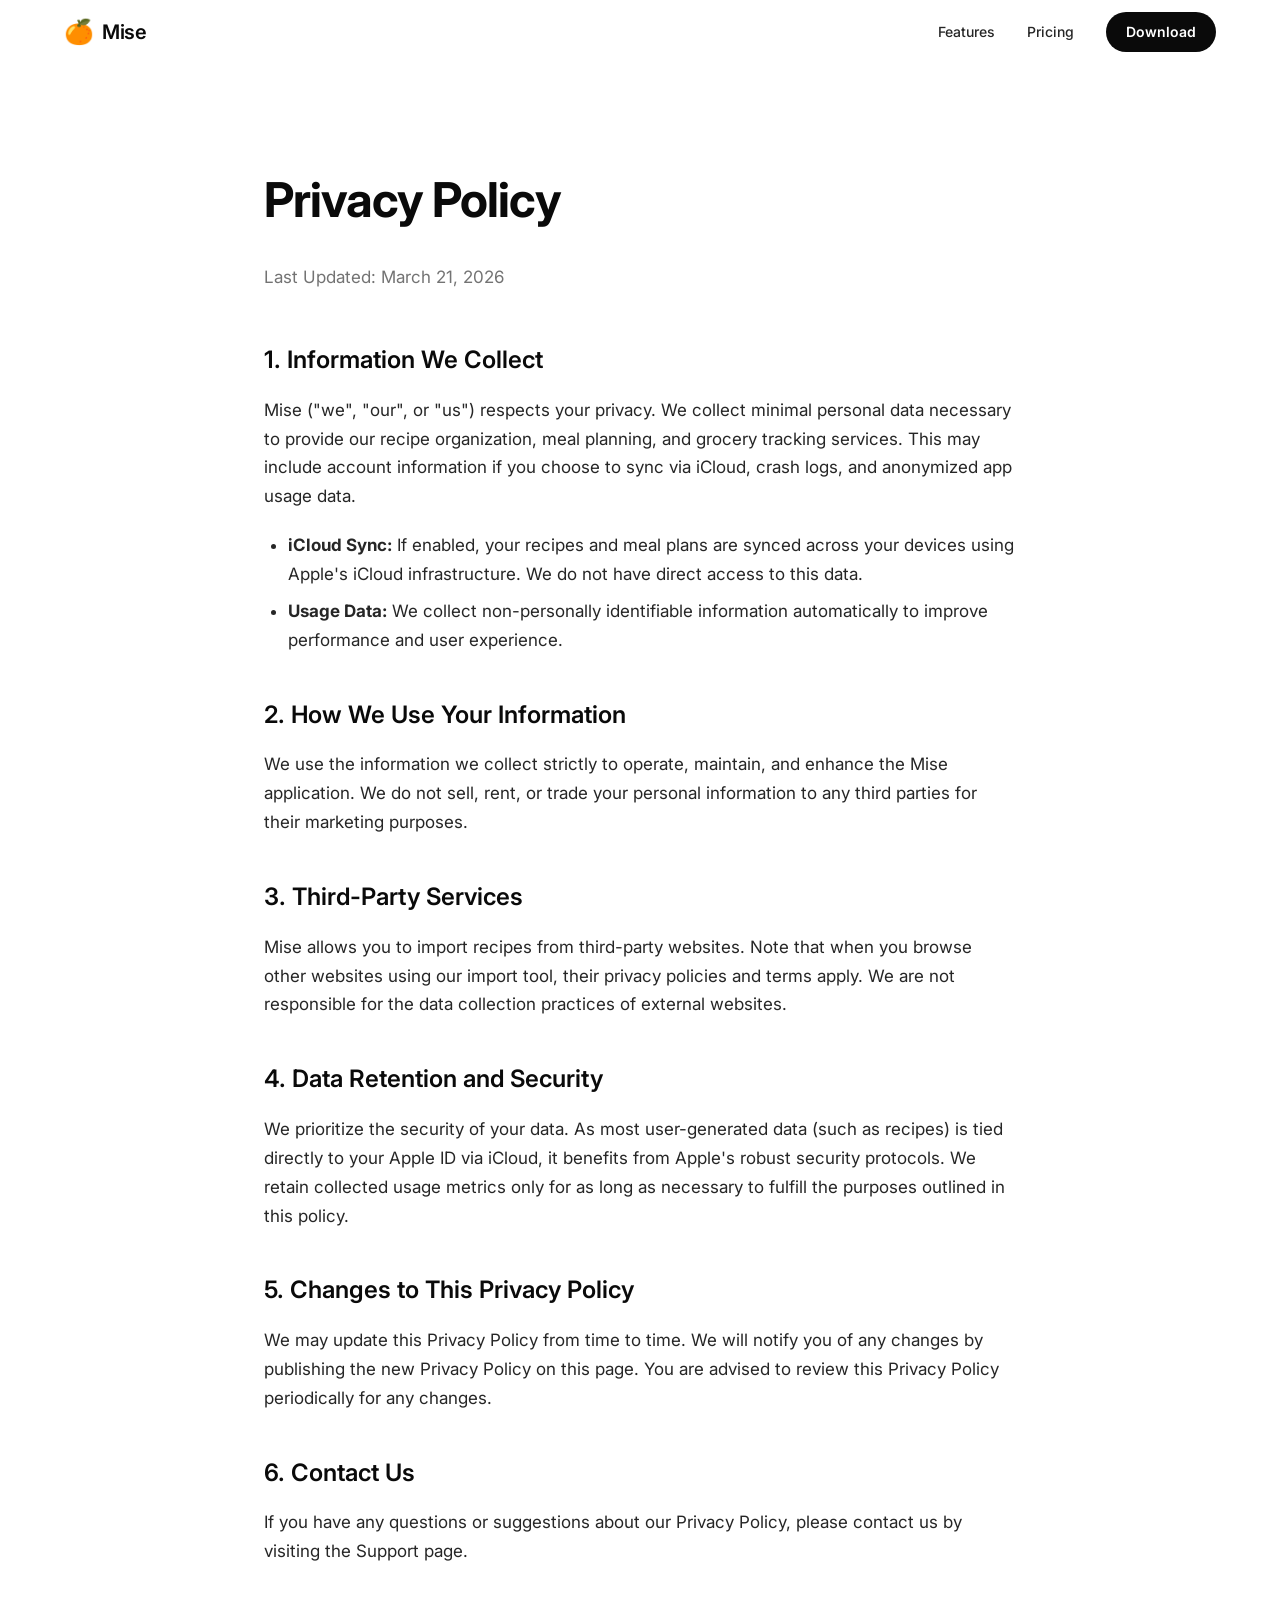
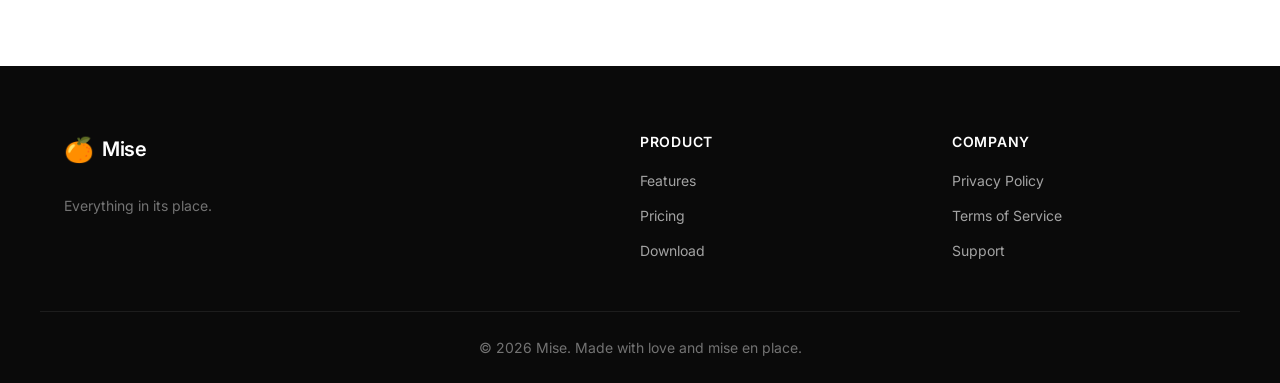
==== privacy.html @ c3a30ace "Add legal and support pages (privacy, terms, support)" ====
<!DOCTYPE html>
<html lang="en">
<head>
  <meta charset="UTF-8">
  <meta name="viewport" content="width=device-width, initial-scale=1.0">
  <title>Privacy Policy — Mise</title>
  <meta name="theme-color" content="#F29C11">
  <link rel="preconnect" href="https://fonts.googleapis.com">
  <link rel="preconnect" href="https://fonts.gstatic.com" crossorigin>
  <link href="https://fonts.googleapis.com/css2?family=Inter:wght@400;500;600;700&display=swap" rel="stylesheet">
  <link rel="stylesheet" href="style.css">
  <style>
    .legal-content {
      padding: 160px 24px 80px;
      max-width: 800px;
      margin: 0 auto;
      min-height: 60vh;
    }
    .legal-content h1 {
      font-size: clamp(32px, 4vw, 48px);
      font-weight: 700;
      margin-bottom: 24px;
      letter-spacing: -0.02em;
      color: var(--gray-950);
    }
    .legal-content .meta {
      color: var(--gray-500);
      margin-bottom: 48px;
    }
    .legal-content h2 {
      font-size: 24px;
      font-weight: 600;
      margin: 40px 0 16px;
      color: var(--gray-950);
    }
    .legal-content p, .legal-content ul {
      color: var(--gray-800);
      font-size: 17px;
      line-height: 1.7;
      margin-bottom: 20px;
    }
    .legal-content ul {
      padding-left: 24px;
    }
    .legal-content li {
      margin-bottom: 8px;
    }
  </style>
</head>
<body>

  <!-- Navigation -->
  <nav class="nav" id="nav">
    <div class="nav-inner container">
      <a href="index.html" class="nav-logo">
        <span class="nav-logo-icon">🍊</span>
        <span class="nav-logo-text">Mise</span>
      </a>
      <div class="nav-links">
        <a href="index.html#features">Features</a>
        <a href="index.html#pricing">Pricing</a>
        <a href="index.html#download" class="nav-cta">Download</a>
      </div>
    </div>
  </nav>

  <!-- Content -->
  <main class="legal-content">
    <h1>Privacy Policy</h1>
    <p class="meta">Last Updated: March 21, 2026</p>

    <h2>1. Information We Collect</h2>
    <p>Mise ("we", "our", or "us") respects your privacy. We collect minimal personal data necessary to provide our recipe organization, meal planning, and grocery tracking services. This may include account information if you choose to sync via iCloud, crash logs, and anonymized app usage data.</p>
    <ul>
      <li><strong>iCloud Sync:</strong> If enabled, your recipes and meal plans are synced across your devices using Apple's iCloud infrastructure. We do not have direct access to this data.</li>
      <li><strong>Usage Data:</strong> We collect non-personally identifiable information automatically to improve performance and user experience.</li>
    </ul>

    <h2>2. How We Use Your Information</h2>
    <p>We use the information we collect strictly to operate, maintain, and enhance the Mise application. We do not sell, rent, or trade your personal information to any third parties for their marketing purposes.</p>

    <h2>3. Third-Party Services</h2>
    <p>Mise allows you to import recipes from third-party websites. Note that when you browse other websites using our import tool, their privacy policies and terms apply. We are not responsible for the data collection practices of external websites.</p>

    <h2>4. Data Retention and Security</h2>
    <p>We prioritize the security of your data. As most user-generated data (such as recipes) is tied directly to your Apple ID via iCloud, it benefits from Apple's robust security protocols. We retain collected usage metrics only for as long as necessary to fulfill the purposes outlined in this policy.</p>

    <h2>5. Changes to This Privacy Policy</h2>
    <p>We may update this Privacy Policy from time to time. We will notify you of any changes by publishing the new Privacy Policy on this page. You are advised to review this Privacy Policy periodically for any changes.</p>

    <h2>6. Contact Us</h2>
    <p>If you have any questions or suggestions about our Privacy Policy, please contact us by visiting the Support page.</p>
  </main>

  <!-- Footer -->
  <footer class="footer">
    <div class="container footer-inner">
      <div class="footer-col footer-brand">
        <div class="footer-logo">
          <span class="nav-logo-icon">🍊</span>
          <span class="footer-logo-text">Mise</span>
        </div>
        <p class="footer-tagline">Everything in its place.</p>
      </div>
      <div class="footer-col">
        <h4 class="footer-heading">Product</h4>
        <a href="index.html#features">Features</a>
        <a href="index.html#pricing">Pricing</a>
        <a href="index.html#download">Download</a>
      </div>
      <div class="footer-col">
        <h4 class="footer-heading">Company</h4>
        <a href="privacy.html">Privacy Policy</a>
        <a href="terms.html">Terms of Service</a>
        <a href="support.html">Support</a>
      </div>
    </div>
    <div class="container footer-bottom">
      <p>&copy; 2026 Mise. Made with love and mise en place.</p>
    </div>
  </footer>

  <script src="script.js"></script>
</body>
</html>
---- style.css ----
/* ============================================
   Mise Landing Page
   Design spec v1.0 — VP of Design
   ============================================ */

*, *::before, *::after {
  margin: 0;
  padding: 0;
  box-sizing: border-box;
}

:root {
  /* Colors */
  --orange-500: #F29C11;
  --orange-600: #D4870E;
  --orange-400: #F5B041;
  --orange-100: #FEF5E7;
  --white: #FFFFFF;
  --gray-50: #FAFAFA;
  --gray-100: #F5F5F5;
  --gray-200: #E5E5E5;
  --gray-400: #A3A3A3;
  --gray-500: #737373;
  --gray-800: #262626;
  --gray-950: #0A0A0A;

  /* Shadows */
  --shadow-card: 0 1px 3px rgba(0,0,0,0.04), 0 4px 12px rgba(0,0,0,0.06);
  --shadow-elevated: 0 4px 6px rgba(0,0,0,0.04), 0 12px 32px rgba(0,0,0,0.08);
  --shadow-hero: 0 24px 80px rgba(0,0,0,0.12), 0 8px 24px rgba(0,0,0,0.06);

  /* Glass */
  --glass-bg: rgba(255, 255, 255, 0.72);
  --glass-border: 1px solid rgba(255, 255, 255, 0.5);

  /* Layout */
  --max-width: 1200px;
  --nav-height: 64px;

  /* Animation */
  --ease-out: cubic-bezier(0.16, 1, 0.3, 1);
  --ease-spring: cubic-bezier(0.34, 1.56, 0.64, 1);
}

html {
  scroll-behavior: smooth;
  -webkit-font-smoothing: antialiased;
  -moz-osx-font-smoothing: grayscale;
}

body {
  font-family: 'Inter', -apple-system, BlinkMacSystemFont, 'Segoe UI', system-ui, sans-serif;
  font-size: 17px;
  line-height: 1.65;
  color: var(--gray-800);
  background: var(--white);
  overflow-x: hidden;
}

.container {
  max-width: var(--max-width);
  margin: 0 auto;
  padding: 0 24px;
}

/* --- Navigation --- */
.nav {
  position: fixed;
  top: 0;
  left: 0;
  right: 0;
  z-index: 100;
  height: var(--nav-height);
  background: transparent;
  transition: background 0.3s ease, box-shadow 0.3s ease, backdrop-filter 0.3s ease;
}

.nav.scrolled {
  background: var(--glass-bg);
  backdrop-filter: blur(20px) saturate(1.8);
  -webkit-backdrop-filter: blur(20px) saturate(1.8);
  box-shadow: 0 1px 8px rgba(0,0,0,0.06);
}

.nav-inner {
  display: flex;
  align-items: center;
  justify-content: space-between;
  height: 100%;
}

.nav-logo {
  display: flex;
  align-items: center;
  gap: 8px;
  text-decoration: none;
  color: var(--gray-950);
}

.nav-logo-icon { font-size: 24px; }

.nav-logo-text {
  font-size: 20px;
  font-weight: 600;
  letter-spacing: -0.02em;
}

.nav-links {
  display: flex;
  align-items: center;
  gap: 32px;
}

.nav-links a {
  text-decoration: none;
  color: var(--gray-800);
  font-size: 14px;
  font-weight: 500;
  transition: color 0.2s ease;
}

.nav-links a:hover { color: var(--orange-500); }

.nav-cta {
  background: var(--gray-950) !important;
  color: var(--white) !important;
  padding: 8px 20px;
  border-radius: 100px;
  font-weight: 600 !important;
  transition: opacity 0.2s ease !important;
}

.nav-cta:hover { opacity: 0.85; }

/* --- Buttons --- */
.btn {
  display: inline-flex;
  align-items: center;
  gap: 10px;
  text-decoration: none;
  font-weight: 600;
  font-size: 16px;
  border-radius: 12px;
  padding: 14px 28px;
  transition: all 0.25s var(--ease-out);
  cursor: pointer;
  border: none;
}

.btn-primary {
  background: var(--orange-500);
  color: var(--white);
  box-shadow: 0 4px 24px rgba(242, 156, 17, 0.25);
}

.btn-primary:hover {
  background: var(--orange-600);
  transform: translateY(-1px);
  box-shadow: 0 6px 32px rgba(242, 156, 17, 0.35);
}

.btn-text {
  background: transparent;
  color: var(--orange-500);
  font-weight: 500;
  padding: 14px 8px;
}

.btn-text:hover { color: var(--orange-600); }

.btn-text .arrow-down {
  display: inline-block;
  transition: transform 0.2s ease;
}

.btn-text:hover .arrow-down { transform: translateY(2px); }

.btn-outline {
  background: transparent;
  color: var(--gray-800);
  border: 1.5px solid var(--gray-200);
}

.btn-outline:hover {
  border-color: var(--gray-800);
  transform: translateY(-1px);
}

.btn-large {
  padding: 18px 36px;
  font-size: 18px;
}

.apple-icon {
  width: 20px;
  height: 20px;
  flex-shrink: 0;
}

.btn-large .apple-icon {
  width: 22px;
  height: 22px;
}

/* --- Pill Badge --- */
.pill {
  display: inline-block;
  background: var(--orange-100);
  color: var(--orange-500);
  font-size: 14px;
  font-weight: 500;
  padding: 6px 16px;
  border-radius: 100px;
  letter-spacing: 0.01em;
  margin-bottom: 24px;
}

/* --- Chip --- */
.chip {
  display: inline-block;
  background: var(--orange-100);
  color: var(--orange-500);
  font-size: 14px;
  font-weight: 600;
  padding: 4px 14px;
  border-radius: 100px;
  margin-bottom: 16px;
  letter-spacing: 0.01em;
}

.chip--light {
  background: rgba(242, 156, 17, 0.15);
  color: var(--orange-400);
}

/* --- Hero --- */
.hero {
  padding: calc(var(--nav-height) + 96px) 0 80px;
  background: linear-gradient(180deg, var(--orange-100) 0%, var(--white) 60%);
  text-align: center;
  overflow: hidden;
}

.hero-inner {
  display: flex;
  flex-direction: column;
  align-items: center;
}

.hero-title {
  font-size: clamp(36px, 5.5vw, 72px);
  font-weight: 700;
  line-height: 1.05;
  letter-spacing: -0.03em;
  color: var(--gray-950);
  margin-bottom: 24px;
}

.hero-subtitle {
  font-size: 20px;
  line-height: 1.6;
  color: var(--gray-500);
  max-width: 520px;
  margin-bottom: 40px;
}

.hero-ctas {
  display: flex;
  gap: 16px;
  align-items: center;
  margin-bottom: 72px;
}

/* Phone mockups */
.phone-frame {
  width: 280px;
  height: 580px;
  background: var(--gray-950);
  border-radius: 40px;
  padding: 12px;
  box-shadow: var(--shadow-hero);
  position: relative;
  flex-shrink: 0;
}

.phone-frame--hero {
  width: 300px;
  height: 620px;
  transform: rotate(-2deg);
}

.phone-frame--small {
  width: 220px;
  height: 460px;
}

.phone-screen {
  width: 100%;
  height: 100%;
  background: linear-gradient(160deg, #F8F8F8 0%, #EEEEEE 100%);
  border-radius: 30px;
  overflow: hidden;
  display: flex;
  align-items: center;
  justify-content: center;
}

.phone-screen--dark {
  background: linear-gradient(160deg, #1C1C1E 0%, #0A0A0A 100%);
}

.phone-screen--dark .phone-placeholder {
  color: rgba(255,255,255,0.4);
}

.phone-placeholder {
  display: flex;
  flex-direction: column;
  align-items: center;
  gap: 12px;
  color: var(--gray-400);
}

.phone-placeholder-icon { font-size: 48px; }

.phone-placeholder-text {
  font-size: 14px;
  font-weight: 500;
}

/* Tablet mockup */
.tablet-frame {
  width: 500px;
  height: 370px;
  background: var(--gray-950);
  border-radius: 24px;
  padding: 12px;
  box-shadow: var(--shadow-elevated);
}

.tablet-screen {
  width: 100%;
  height: 100%;
  background: linear-gradient(160deg, #F8F8F8 0%, #EEEEEE 100%);
  border-radius: 14px;
  overflow: hidden;
  display: flex;
  align-items: center;
  justify-content: center;
}

.tablet-screen .phone-placeholder-icon { font-size: 36px; }
.tablet-screen .phone-placeholder-text { font-size: 13px; }

.hero-device {
  position: relative;
}

/* Floating animation for hero phone */
@media (prefers-reduced-motion: no-preference) {
  .phone-frame--hero {
    animation: float 6s ease-in-out infinite;
  }

  @keyframes float {
    0%, 100% { transform: rotate(-2deg) translateY(0); }
    50% { transform: rotate(-2deg) translateY(-6px); }
  }
}

/* --- Section Headers --- */
.section-header {
  text-align: center;
  margin-bottom: 80px;
}

.section-title {
  font-size: clamp(28px, 3.5vw, 48px);
  font-weight: 700;
  line-height: 1.1;
  letter-spacing: -0.025em;
  color: var(--gray-950);
  margin-bottom: 16px;
}

.section-subtitle {
  font-size: 20px;
  line-height: 1.6;
  color: var(--gray-500);
  max-width: 560px;
  margin: 0 auto;
}

/* --- Features --- */
.features {
  padding: 128px 0;
}

.feature-row {
  display: grid;
  grid-template-columns: 55% 45%;
  gap: 64px;
  align-items: center;
  margin-bottom: 96px;
  padding: 0;
}

.feature-row:last-child { margin-bottom: 0; }

/* Alternate layout: mockup left */
.feature-row:nth-child(odd) .feature-mockup { order: 0; }
.feature-row:nth-child(odd) .feature-text { order: 1; }
.feature-row:nth-child(even) .feature-text { order: 0; }
.feature-row:nth-child(even) .feature-mockup { order: 1; }

/* Dark feature row (Cooking Mode) */
.feature-row--dark {
  background: var(--gray-950);
  border-radius: 24px;
  padding: 64px;
  color: var(--white);
  margin-left: -24px;
  margin-right: -24px;
}

.feature-row--dark .feature-title { color: var(--white); }
.feature-row--dark .feature-desc { color: var(--gray-400); }

.feature-mockup {
  display: flex;
  justify-content: center;
  align-items: center;
}

.feature-text .feature-title {
  font-size: clamp(24px, 2.5vw, 32px);
  font-weight: 600;
  line-height: 1.2;
  letter-spacing: -0.02em;
  color: var(--gray-950);
  margin-bottom: 16px;
}

.feature-desc {
  font-size: 17px;
  line-height: 1.65;
  color: var(--gray-500);
  margin-bottom: 24px;
}

.feature-details {
  list-style: none;
  display: flex;
  flex-direction: column;
  gap: 10px;
}

.feature-details li {
  font-size: 15px;
  color: var(--gray-500);
  padding-left: 24px;
  position: relative;
}

.feature-details li::before {
  content: '';
  position: absolute;
  left: 0;
  top: 7px;
  width: 8px;
  height: 8px;
  background: var(--orange-500);
  border-radius: 50%;
}

.feature-details--light li { color: var(--gray-400); }

/* --- Devices Section --- */
.devices {
  padding: 128px 0;
  background: var(--gray-50);
  text-align: center;
}

.devices-inner {
  display: flex;
  flex-direction: column;
  align-items: center;
}

.devices-composition {
  position: relative;
  margin-bottom: 64px;
  height: 400px;
  width: 100%;
  max-width: 700px;
  display: flex;
  justify-content: center;
  align-items: center;
}

.device-ipad {
  position: relative;
  z-index: 1;
}

.device-iphone {
  position: absolute;
  right: 40px;
  bottom: -20px;
  z-index: 2;
}

/* --- Pricing --- */
.pricing {
  padding: 128px 0;
  background: var(--white);
}

.pricing-grid {
  display: grid;
  grid-template-columns: 1fr 1fr;
  gap: 24px;
  max-width: 880px;
  margin: 0 auto;
}

.pricing-card {
  border: 1px solid var(--gray-200);
  border-radius: 20px;
  padding: 40px 32px;
  display: flex;
  flex-direction: column;
}

.pricing-card--pro {
  border: 2px solid var(--orange-500);
  box-shadow: 0 0 0 4px rgba(242, 156, 17, 0.1);
  transform: translateY(-4px);
}

.pricing-name {
  font-size: 20px;
  font-weight: 600;
  color: var(--gray-800);
  margin-bottom: 8px;
}

.pricing-name--pro { color: var(--orange-500); }

.pricing-price {
  font-size: 28px;
  font-weight: 700;
  color: var(--gray-950);
  margin-bottom: 28px;
  letter-spacing: -0.02em;
}

.pricing-features {
  list-style: none;
  flex: 1;
  margin-bottom: 32px;
  display: flex;
  flex-direction: column;
  gap: 12px;
}

.pricing-features li {
  font-size: 15px;
  color: var(--gray-500);
  padding-left: 24px;
  position: relative;
}

.pricing-features li::before {
  content: '✓';
  position: absolute;
  left: 0;
  color: var(--orange-500);
  font-weight: 600;
}

.pricing-features li strong { color: var(--gray-800); }

.pricing-card .btn { width: 100%; justify-content: center; }

/* --- Final CTA --- */
.final-cta {
  position: relative;
  padding: 160px 0;
  background: linear-gradient(180deg, var(--white) 0%, var(--orange-100) 40%, #FDEBD0 100%);
  text-align: center;
  overflow: hidden;
}

.final-cta-inner { position: relative; z-index: 1; }

.final-cta-icon {
  font-size: 80px;
  margin-bottom: 32px;
  filter: drop-shadow(0 4px 12px rgba(0,0,0,0.08));
}

.final-cta-title {
  font-size: clamp(36px, 4vw, 56px);
  font-weight: 700;
  letter-spacing: -0.03em;
  color: var(--gray-950);
  margin-bottom: 16px;
  line-height: 1.1;
}

.final-cta-subtitle {
  font-size: 20px;
  line-height: 1.6;
  color: var(--gray-500);
  margin-bottom: 40px;
  max-width: 480px;
  margin-left: auto;
  margin-right: auto;
}

.final-cta-glow {
  position: absolute;
  width: 800px;
  height: 400px;
  background: radial-gradient(ellipse, rgba(242,156,17,0.12) 0%, transparent 70%);
  bottom: -100px;
  left: 50%;
  transform: translateX(-50%);
  pointer-events: none;
}

/* --- Footer --- */
.footer {
  background: var(--gray-950);
  color: var(--gray-400);
  padding: 64px 0 0;
}

.footer-inner {
  display: grid;
  grid-template-columns: 2fr 1fr 1fr;
  gap: 48px;
  padding-bottom: 48px;
}

.footer-logo {
  display: flex;
  align-items: center;
  gap: 8px;
  margin-bottom: 12px;
}

.footer-logo-text {
  font-size: 20px;
  font-weight: 600;
  color: var(--white);
  letter-spacing: -0.02em;
}

.footer-tagline {
  font-size: 14px;
  color: var(--gray-500);
}

.footer-col {
  display: flex;
  flex-direction: column;
  gap: 12px;
}

.footer-heading {
  font-size: 14px;
  font-weight: 600;
  color: var(--white);
  margin-bottom: 4px;
  text-transform: uppercase;
  letter-spacing: 0.05em;
}

.footer-col a {
  font-size: 14px;
  color: var(--gray-400);
  text-decoration: none;
  transition: color 0.2s ease;
}

.footer-col a:hover { color: var(--white); }

.footer-bottom {
  border-top: 1px solid rgba(255,255,255,0.08);
  padding: 24px 0;
  text-align: center;
}

.footer-bottom p {
  font-size: 14px;
  color: var(--gray-500);
}

/* --- Animations --- */
.anim-fade-up {
  opacity: 0;
  transform: translateY(20px);
  transition: opacity 0.6s var(--ease-out), transform 0.6s var(--ease-out);
}

.anim-fade-up.visible {
  opacity: 1;
  transform: translateY(0);
}

/* --- Responsive --- */
@media (max-width: 1024px) {
  .feature-row { gap: 48px; margin-bottom: 64px; }
}

@media (max-width: 768px) {
  .features { padding: 80px 0; }
  .devices, .pricing { padding: 80px 0; }
  .final-cta { padding: 100px 0; }

  .feature-row {
    grid-template-columns: 1fr;
    gap: 32px;
    text-align: center;
  }

  .feature-row .feature-mockup { order: -1 !important; }
  .feature-row .feature-text { order: 1 !important; }

  .feature-row--dark {
    margin-left: -12px;
    margin-right: -12px;
    padding: 40px 24px;
  }

  .feature-details { align-items: center; }
  .feature-details li { text-align: left; }

  .phone-frame {
    width: 220px;
    height: 460px;
  }

  .phone-frame--hero {
    width: 260px;
    height: 540px;
  }

  .pricing-grid {
    grid-template-columns: 1fr;
    max-width: 440px;
  }

  .pricing-card--pro { transform: none; }

  .footer-inner {
    grid-template-columns: 1fr;
    gap: 32px;
    text-align: center;
  }

  .footer-col { align-items: center; }

  .devices-composition { height: 300px; }
  .tablet-frame { width: 360px; height: 270px; }
  .device-iphone { right: 10px; bottom: -10px; }
  .phone-frame--small { width: 180px; height: 380px; }

  .nav-links a:not(.nav-cta) { display: none; }

  .section-header { margin-bottom: 48px; }
}

@media (max-width: 480px) {
  .hero { padding: calc(var(--nav-height) + 48px) 0 48px; }
  .hero-ctas { flex-direction: column; width: 100%; align-items: center; }
  .hero-ctas .btn { width: 100%; max-width: 320px; justify-content: center; }
  .hero-ctas .btn-text { width: auto; }
  .hero-subtitle { font-size: 17px; }

  .features, .devices, .pricing { padding: 64px 0; }
  .final-cta { padding: 80px 0; }

  .phone-frame--hero {
    width: 220px;
    height: 460px;
  }

  .devices-composition { height: 240px; }
  .tablet-frame { width: 280px; height: 210px; }
  .phone-frame--small { width: 140px; height: 300px; }
}

/* Reduced motion */
@media (prefers-reduced-motion: reduce) {
  .phone-frame--hero { animation: none; transform: rotate(-2deg); }
  .anim-fade-up { transition-duration: 0.3s; transform: none; }
}
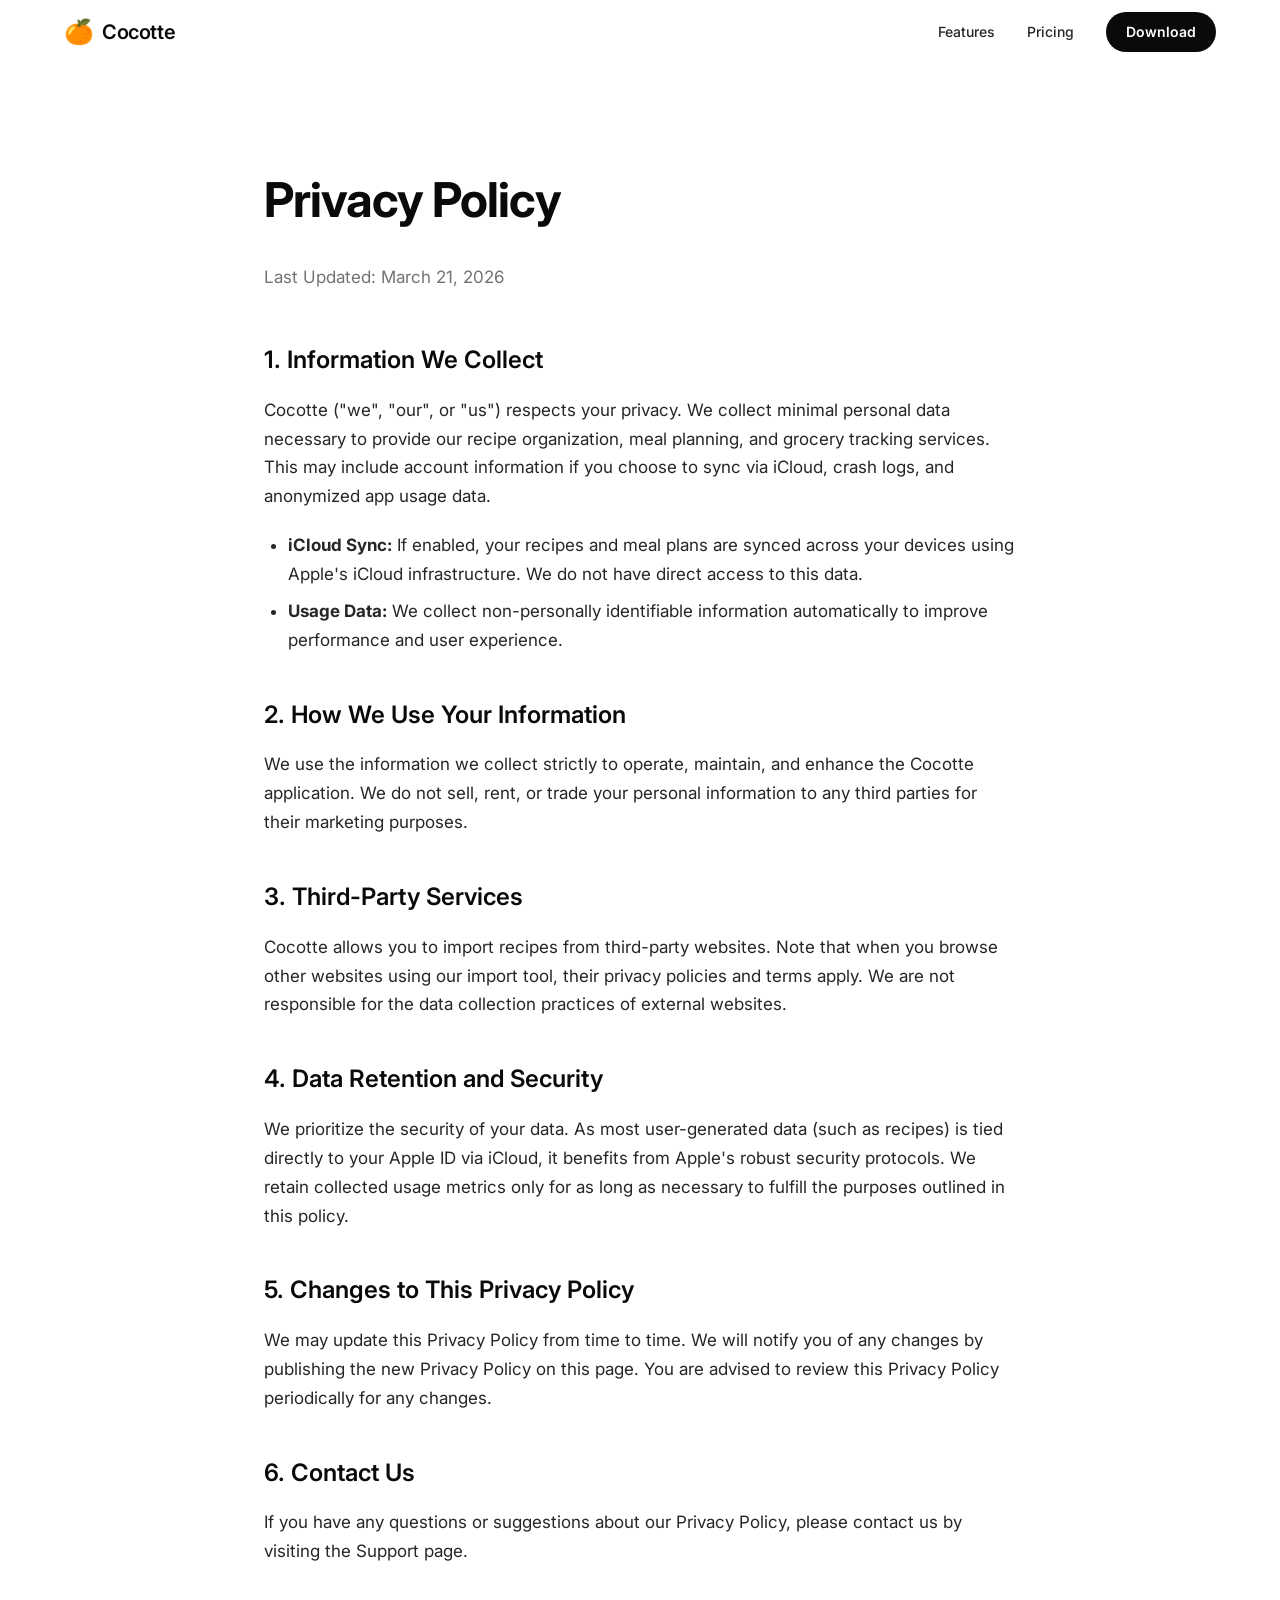
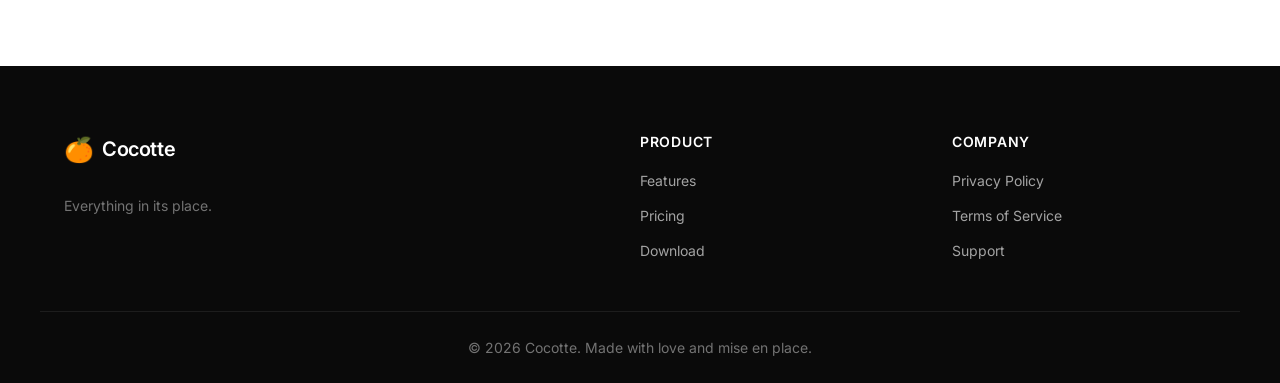
==== commit 6448e945: "Rename app to Cocotte and update support email" ====
--- a/privacy.html
+++ b/privacy.html
@@ -3,7 +3,7 @@
 <head>
   <meta charset="UTF-8">
   <meta name="viewport" content="width=device-width, initial-scale=1.0">
-  <title>Privacy Policy — Mise</title>
+  <title>Privacy Policy — Cocotte</title>
   <meta name="theme-color" content="#F29C11">
   <link rel="preconnect" href="https://fonts.googleapis.com">
   <link rel="preconnect" href="https://fonts.gstatic.com" crossorigin>
@@ -54,7 +54,7 @@
     <div class="nav-inner container">
       <a href="index.html" class="nav-logo">
         <span class="nav-logo-icon">🍊</span>
-        <span class="nav-logo-text">Mise</span>
+        <span class="nav-logo-text">Cocotte</span>
       </a>
       <div class="nav-links">
         <a href="index.html#features">Features</a>
@@ -70,17 +70,17 @@
     <p class="meta">Last Updated: March 21, 2026</p>
 
     <h2>1. Information We Collect</h2>
-    <p>Mise ("we", "our", or "us") respects your privacy. We collect minimal personal data necessary to provide our recipe organization, meal planning, and grocery tracking services. This may include account information if you choose to sync via iCloud, crash logs, and anonymized app usage data.</p>
+    <p>Cocotte ("we", "our", or "us") respects your privacy. We collect minimal personal data necessary to provide our recipe organization, meal planning, and grocery tracking services. This may include account information if you choose to sync via iCloud, crash logs, and anonymized app usage data.</p>
     <ul>
       <li><strong>iCloud Sync:</strong> If enabled, your recipes and meal plans are synced across your devices using Apple's iCloud infrastructure. We do not have direct access to this data.</li>
       <li><strong>Usage Data:</strong> We collect non-personally identifiable information automatically to improve performance and user experience.</li>
     </ul>
 
     <h2>2. How We Use Your Information</h2>
-    <p>We use the information we collect strictly to operate, maintain, and enhance the Mise application. We do not sell, rent, or trade your personal information to any third parties for their marketing purposes.</p>
+    <p>We use the information we collect strictly to operate, maintain, and enhance the Cocotte application. We do not sell, rent, or trade your personal information to any third parties for their marketing purposes.</p>
 
     <h2>3. Third-Party Services</h2>
-    <p>Mise allows you to import recipes from third-party websites. Note that when you browse other websites using our import tool, their privacy policies and terms apply. We are not responsible for the data collection practices of external websites.</p>
+    <p>Cocotte allows you to import recipes from third-party websites. Note that when you browse other websites using our import tool, their privacy policies and terms apply. We are not responsible for the data collection practices of external websites.</p>
 
     <h2>4. Data Retention and Security</h2>
     <p>We prioritize the security of your data. As most user-generated data (such as recipes) is tied directly to your Apple ID via iCloud, it benefits from Apple's robust security protocols. We retain collected usage metrics only for as long as necessary to fulfill the purposes outlined in this policy.</p>
@@ -98,7 +98,7 @@
       <div class="footer-col footer-brand">
         <div class="footer-logo">
           <span class="nav-logo-icon">🍊</span>
-          <span class="footer-logo-text">Mise</span>
+          <span class="footer-logo-text">Cocotte</span>
         </div>
         <p class="footer-tagline">Everything in its place.</p>
       </div>
@@ -116,7 +116,7 @@
       </div>
     </div>
     <div class="container footer-bottom">
-      <p>&copy; 2026 Mise. Made with love and mise en place.</p>
+      <p>&copy; 2026 Cocotte. Made with love and mise en place.</p>
     </div>
   </footer>
 
